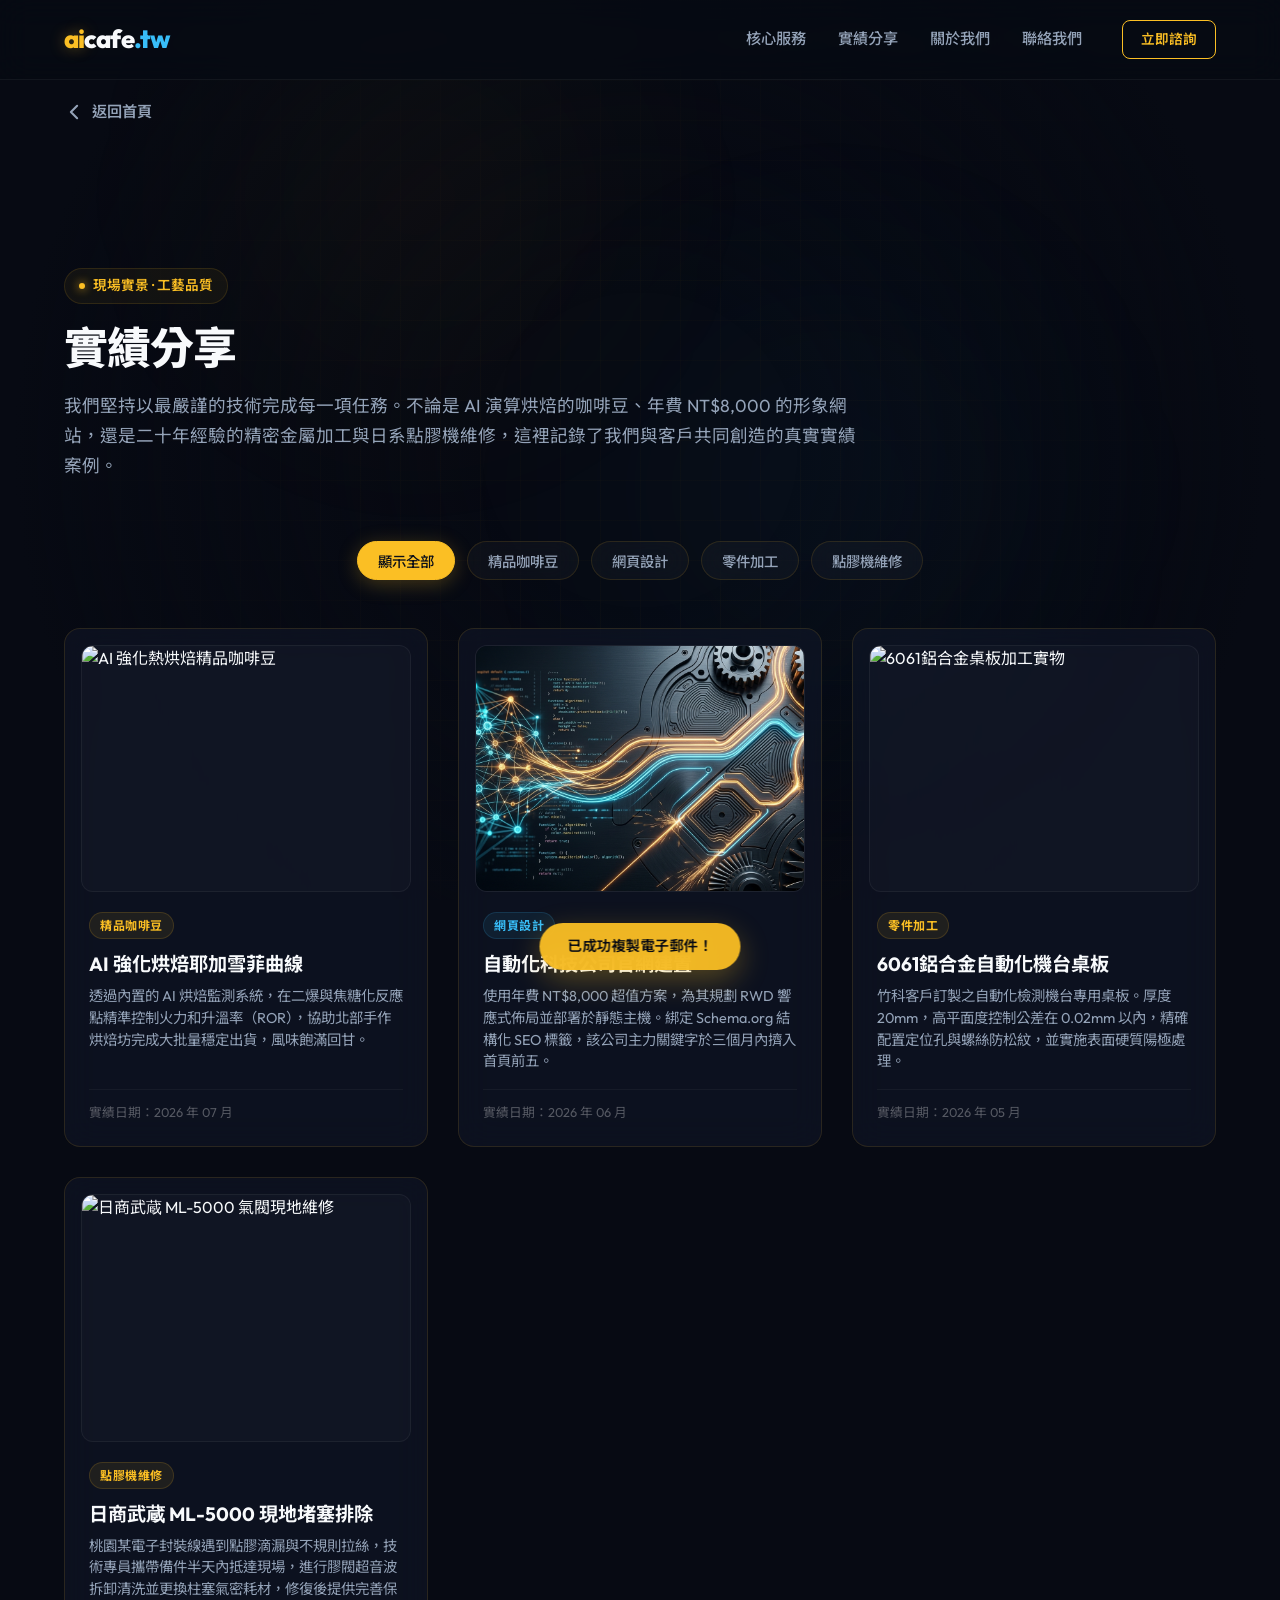
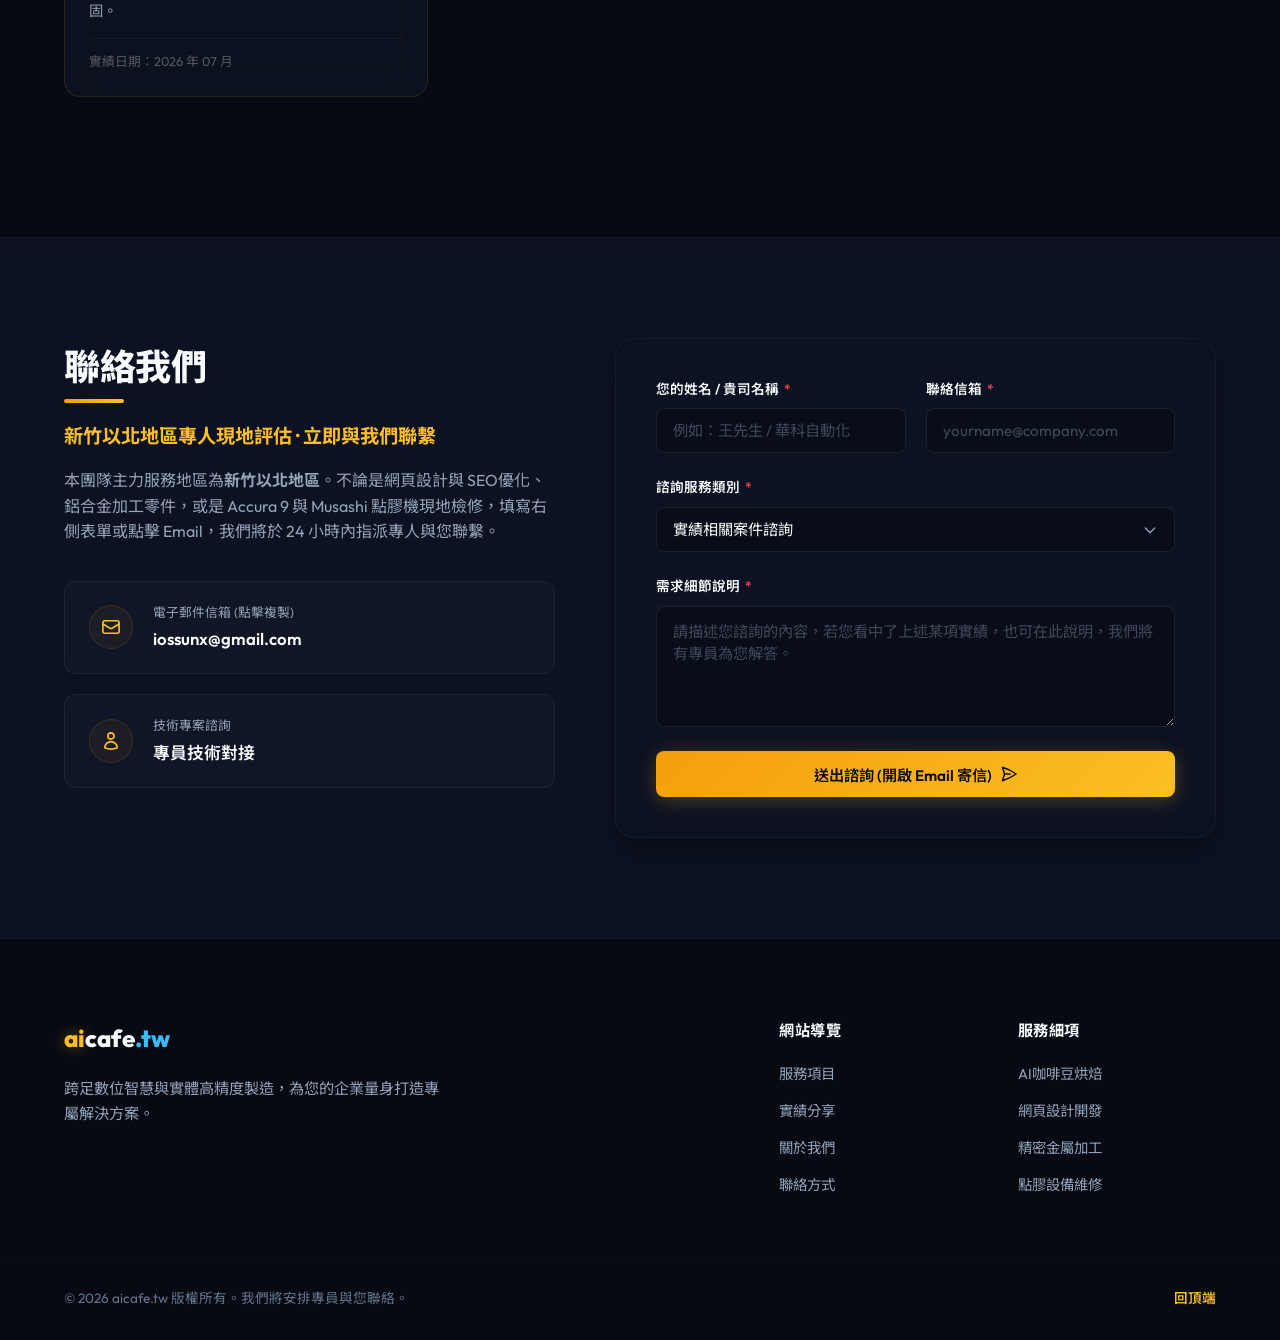
==== cases.html @ 917a6206 "Add files via upload" ====
<!DOCTYPE html>
<html lang="zh-TW">
<head>
    <meta charset="UTF-8">
    <meta name="viewport" content="width=device-width, initial-scale=1.0">
    <meta name="description" content="aicafe.tw 實績分享：展示我們在 AI 烘焙咖啡豆、客製化網頁設計、精密金屬零件加工及日系點膠機維修上的實際案例。我們堅持品質，提供新竹以北地區最專業的技術服務。">
    <meta name="keywords" content="aicafe.tw, 實績分享, 案例展示, AI咖啡豆, 網頁設計案例, CNC加工實績, 點膠機維修實績, 新竹以北">
    <meta name="author" content="aicafe.tw">
    
    <!-- Open Graph -->
    <meta property="og:type" content="article">
    <meta property="og:url" content="https://aicafe.tw/cases.html">
    <meta property="og:title" content="實績分享 - 案例與加工維修實景 | aicafe.tw">
    <meta property="og:description" content="用真實工藝證實品質。彙整精品咖啡豆烘焙、SEO網頁建置、金屬加工、IEI/Musashi點膠設備檢修實績。">
    <meta property="og:image" content="assets/hero_graphic.jpg">

    <title>實績分享 - 精品咖啡、網頁設計、零件加工與點膠機維修案例 | aicafe.tw</title>
    
    <!-- Fonts -->
    <link rel="preconnect" href="https://fonts.googleapis.com">
    <link rel="preconnect" href="https://fonts.gstatic.com" crossorigin>
    <link href="https://fonts.googleapis.com/css2?family=Noto+Sans+TC:wght@300;400;500;700;900&family=Outfit:wght@300;400;500;600;700;800&display=swap" rel="stylesheet">
    
    <!-- Stylesheet -->
    <link rel="stylesheet" href="style.css">
</head>
<body>

    <!-- Grid Background Effect -->
    <div class="grid-bg"></div>
    <div class="glow-effect glow-1"></div>
    <div class="glow-effect glow-2"></div>

    <!-- Header Navigation -->
    <header class="navbar scrolled" id="navbar">
        <div class="nav-container">
            <a href="index.html" class="nav-logo">
                <span class="logo-accent">ai</span>cafe<span class="logo-dot">.tw</span>
            </a>
            
            <nav class="nav-menu" id="navMenu">
                <a href="index.html#services" class="nav-link">核心服務</a>
                <a href="#" class="nav-link active">實績分享</a>
                <a href="index.html#about" class="nav-link">關於我們</a>
                <a href="index.html#contact" class="nav-link">聯絡我們</a>
                <a href="#contact" class="btn btn-sm btn-outline nav-cta">立即諮詢</a>
            </nav>
            
            <button class="menu-toggle" id="menuToggle" aria-label="切換選單">
                <span class="hamburger-bar"></span>
                <span class="hamburger-bar"></span>
                <span class="hamburger-bar"></span>
            </button>
        </div>
    </header>

    <main class="section-container">
        <!-- Back button -->
        <a href="index.html" class="btn-back">
            <svg viewBox="0 0 24 24" fill="none" stroke="currentColor" stroke-width="2.5">
                <path stroke-linecap="round" stroke-linejoin="round" d="M15.75 19.5L8.25 12l7.5-7.5" />
            </svg>
            返回首頁
        </a>

        <!-- Hero Title -->
        <div class="subpage-hero">
            <div class="hero-badge">
                <span class="badge-dot"></span> 現場實景 · 工藝品質
            </div>
            <h1 class="subpage-hero-title">實績分享</h1>
            <p class="subpage-hero-subtitle">
                我們堅持以最嚴謹的技術完成每一項任務。不論是 AI 演算烘焙的咖啡豆、年費 NT$8,000 的形象網站，還是二十年經驗的精密金屬加工與日系點膠機維修，這裡記錄了我們與客戶共同創造的真實實績案例。
            </p>
        </div>

        <!-- Portfolio Filters -->
        <div class="portfolio-filters">
            <button class="filter-btn active" data-filter="all">顯示全部</button>
            <button class="filter-btn" data-filter="coffee">精品咖啡豆</button>
            <button class="filter-btn btn-cyan" data-filter="web">網頁設計</button>
            <button class="filter-btn" data-filter="machining">零件加工</button>
            <button class="filter-btn" data-filter="dispenser">點膠機維修</button>
        </div>

        <!-- Cases Grid -->
        <div class="cases-grid" id="casesGrid">
            <!-- Case 1: Coffee -->
            <div class="case-card" data-category="coffee">
                <div class="case-image-wrapper">
                    <img src="assets/cases/case_coffee.jpg" alt="AI 強化熱烘焙精品咖啡豆" class="case-img">
                </div>
                <div class="case-info">
                    <span class="case-tag">精品咖啡豆</span>
                    <h3 class="case-title">AI 強化烘焙耶加雪菲曲線</h3>
                    <p class="case-desc">透過內置的 AI 烘焙監測系統，在二爆與焦糖化反應點精準控制火力和升溫率（ROR），協助北部手作烘焙坊完成大批量穩定出貨，風味飽滿回甘。</p>
                    <span class="case-date">實績日期：2026 年 07 月</span>
                </div>
            </div>

            <!-- Case 2: Web -->
            <div class="case-card" data-category="web">
                <div class="case-image-wrapper">
                    <img src="assets/hero_graphic.jpg" alt="形象官網建置案例" class="case-img">
                </div>
                <div class="case-info">
                    <span class="case-tag tag-cyan">網頁設計</span>
                    <h3 class="case-title">自動化科技公司官網建置</h3>
                    <p class="case-desc">使用年費 NT$8,000 超值方案，為其規劃 RWD 響應式佈局並部署於靜態主機。綁定 Schema.org 結構化 SEO 標籤，該公司主力關鍵字於三個月內擠入首頁前五。</p>
                    <span class="case-date">實績日期：2026 年 06 月</span>
                </div>
            </div>

            <!-- Case 3: Machining -->
            <div class="case-card" data-category="machining">
                <div class="case-image-wrapper">
                    <img src="assets/cases/case_machining.jpg" alt="6061鋁合金桌板加工實物" class="case-img">
                </div>
                <div class="case-info">
                    <span class="case-tag">零件加工</span>
                    <h3 class="case-title">6061鋁合金自動化機台桌板</h3>
                    <p class="case-desc">竹科客戶訂製之自動化檢測機台專用桌板。厚度 20mm，高平面度控制公差在 0.02mm 以內，精確配置定位孔與螺絲防松紋，並實施表面硬質陽極處理。</p>
                    <span class="case-date">實績日期：2026 年 05 月</span>
                </div>
            </div>

            <!-- Case 4: Dispenser -->
            <div class="case-card" data-category="dispenser">
                <div class="case-image-wrapper">
                    <img src="assets/cases/case_dispenser.jpg" alt="日商武蔵 ML-5000 氣閥現地維修" class="case-img">
                </div>
                <div class="case-info">
                    <span class="case-tag">點膠機維修</span>
                    <h3 class="case-title">日商武蔵 ML-5000 現地堵塞排除</h3>
                    <p class="case-desc">桃園某電子封裝線遇到點膠滴漏與不規則拉絲，技術專員攜帶備件半天內抵達現場，進行膠閥超音波拆卸清洗並更換柱塞氣密耗材，修復後提供完善保固。</p>
                    <span class="case-date">實績日期：2026 年 07 月</span>
                </div>
            </div>
        </div>
    </main>

    <!-- Contact Form Section -->
    <section class="contact-section" id="contact">
        <div class="section-container">
            <div class="contact-grid">
                <div class="contact-info-panel">
                    <h2 class="section-title">聯絡我們</h2>
                    <p class="contact-lead">新竹以北地區專人現地評估 · 立即與我們聯繫</p>
                    <p class="contact-text">
                        本團隊主力服務地區為<strong>新竹以北地區</strong>。不論是網頁設計與 SEO優化、鋁合金加工零件，或是 Accura 9 與 Musashi 點膠機現地檢修，填寫右側表單或點擊 Email，我們將於 24 小時內指派專人與您聯繫。
                    </p>
                    
                    <div class="contact-cards">
                        <div class="contact-card-item" id="btn-copy-email">
                            <div class="contact-card-icon">
                                <svg viewBox="0 0 24 24" fill="none" stroke="currentColor" stroke-width="2">
                                    <path stroke-linecap="round" stroke-linejoin="round" d="M21.75 6.75v10.5a2.25 2.25 0 01-2.25 2.25h-15a2.25 2.25 0 01-2.25-2.25V6.75m19.5 0A2.25 2.25 0 0019.5 4.5h-15a2.25 2.25 0 00-2.25 2.25m19.5 0v.243a2.25 2.25 0 01-1.07 1.916l-7.5 4.615a2.25 2.25 0 01-2.36 0L3.32 8.91a2.25 2.25 0 01-1.07-1.916V6.75" />
                                </svg>
                            </div>
                            <div class="contact-card-body">
                                <span class="contact-card-title">電子郵件信箱 (點擊複製)</span>
                                <span class="contact-card-value" id="email-text">iossunx@gmail.com</span>
                            </div>
                        </div>
                        
                        <div class="contact-card-item">
                            <div class="contact-card-icon">
                                <svg viewBox="0 0 24 24" fill="none" stroke="currentColor" stroke-width="2">
                                    <path stroke-linecap="round" stroke-linejoin="round" d="M15.75 6a3.75 3.75 0 11-7.5 0 3.75 3.75 0 017.5 0zM4.501 20.118a7.5 7.5 0 0114.998 0A17.933 17.933 0 0112 21.75c-2.676 0-5.216-.584-7.499-1.632z" />
                                </svg>
                            </div>
                            <div class="contact-card-body">
                                <span class="contact-card-title">技術專案諮詢</span>
                                <span class="contact-card-value">專員技術對接</span>
                            </div>
                        </div>
                    </div>
                </div>
                
                <div class="contact-form-panel">
                    <form id="contactForm" class="contact-form">
                        <div class="form-group-row">
                            <div class="form-group">
                                <label for="contactName">您的姓名 / 貴司名稱 <span class="required">*</span></label>
                                <input type="text" id="contactName" required placeholder="例如：王先生 / 華科自動化">
                            </div>
                            <div class="form-group">
                                <label for="contactEmail">聯絡信箱 <span class="required">*</span></label>
                                <input type="email" id="contactEmail" required placeholder="yourname@company.com">
                            </div>
                        </div>
                        
                        <div class="form-group">
                            <label for="contactService">諮詢服務類別 <span class="required">*</span></label>
                            <select id="contactService" required>
                                <option value="實績整合專案諮詢">實績相關案件諮詢</option>
                                <option value="AI強化烘焙精品咖啡豆">AI強化烘焙精品咖啡豆 (100%阿拉比卡豆)</option>
                                <option value="客製化網頁開發">客製化網頁開發 (SEO 形象官網 NT$8,000起)</option>
                                <option value="精密金屬與零件加工">精密金屬與零件加工 (CNC零件、6061鋁桌板)</option>
                                <option value="高精度點膠機維修">高精度點膠機維修 (IEI Accura、Musashi維修保固)</option>
                                <option value="其他整合專案諮詢">其他整合專案諮詢</option>
                            </select>
                        </div>
                        
                        <div class="form-group">
                            <label for="contactMessage">需求細節說明 <span class="required">*</span></label>
                            <textarea id="contactMessage" rows="5" required placeholder="請描述您諮詢的內容，若您看中了上述某項實績，也可在此說明，我們將有專員為您解答。"></textarea>
                        </div>
                        
                        <button type="submit" class="btn btn-primary btn-block" id="btn-submit-form">
                            <span class="btn-text">送出諮詢 (開啟 Email 寄信)</span>
                            <svg class="btn-icon" viewBox="0 0 24 24" fill="none" stroke="currentColor" stroke-width="2">
                                <path stroke-linecap="round" stroke-linejoin="round" d="M6 12L3.269 3.126A59.768 59.768 0 0121.485 12 59.77 59.77 0 013.27 20.876L5.999 12zm0 0h7.5" />
                            </svg>
                        </button>
                    </form>
                </div>
            </div>
        </div>
    </section>

    <!-- Footer -->
    <footer class="footer">
        <div class="footer-container">
            <div class="footer-brand">
                <a href="index.html" class="footer-logo">
                    <span class="logo-accent">ai</span>cafe<span class="logo-dot">.tw</span>
                </a>
                <p class="footer-tagline">跨足數位智慧與實體高精度製造，為您的企業量身打造專屬解決方案。</p>
            </div>
            
            <div class="footer-links">
                <div class="footer-links-col">
                    <span class="links-title">網站導覽</span>
                    <a href="index.html#services">服務項目</a>
                    <a href="cases.html">實績分享</a>
                    <a href="index.html#about">關於我們</a>
                    <a href="index.html#contact">聯絡方式</a>
                </div>
                <div class="footer-links-col">
                    <span class="links-title">服務細項</span>
                    <a href="coffee.html">AI咖啡豆烘焙</a>
                    <a href="web.html">網頁設計開發</a>
                    <a href="machining.html">精密金屬加工</a>
                    <a href="dispenser.html">點膠設備維修</a>
                </div>
            </div>
        </div>
        <div class="footer-bottom">
            <div class="footer-bottom-container">
                <p>&copy; 2026 aicafe.tw 版權所有。我們將安排專員與您聯絡。</p>
                <div class="footer-bottom-links">
                    <a href="#navbar" class="back-to-top">回頂端</a>
                </div>
            </div>
        </div>
    </footer>

    <!-- Custom Toast Notification -->
    <div class="toast-container" id="toastContainer">
        <div class="toast" id="toast">
            <span class="toast-message" id="toastMessage">已成功複製電子郵件！</span>
        </div>
    </div>

    <!-- Script -->
    <script src="script.js"></script>
    <!-- Dynamic Filtering JavaScript -->
    <script>
        document.addEventListener('DOMContentLoaded', () => {
            const filterButtons = document.querySelectorAll('.filter-btn');
            const caseCards = document.querySelectorAll('.case-card');

            filterButtons.forEach(button => {
                button.addEventListener('click', () => {
                    // Remove active class from all buttons
                    filterButtons.forEach(btn => btn.classList.remove('active'));
                    // Add active class to clicked button
                    button.classList.add('active');

                    const filterValue = button.getAttribute('data-filter');

                    caseCards.forEach(card => {
                        const cardCategory = card.getAttribute('data-category');
                        if (filterValue === 'all' || cardCategory === filterValue) {
                            card.style.display = 'flex';
                            card.style.opacity = '0';
                            setTimeout(() => {
                                card.style.opacity = '1';
                                card.style.transition = 'opacity 0.3s ease';
                            }, 50);
                        } else {
                            card.style.display = 'none';
                        }
                    });
                });
            });
        });
    </script>
</body>
</html>
---- style.css ----
/* ==========================================================================
   aicafe.tw - Design System & Stylesheet (Amber Tech Dark)
   ========================================================================== */

/* --------------------------------------------------------------------------
   1. Design Tokens (CSS Variables)
   -------------------------------------------------------------------------- */
:root {
    /* Color Palette */
    --color-bg-darkest: #070a13;
    --color-bg-darker: #0d1222;
    --color-bg-card: rgba(20, 27, 47, 0.45);
    --color-bg-card-hover: rgba(26, 36, 62, 0.65);
    --color-border: rgba(251, 191, 36, 0.12);
    --color-border-hover: rgba(251, 191, 36, 0.35);
    --color-border-cyan: rgba(56, 189, 248, 0.15);
    --color-border-cyan-hover: rgba(56, 189, 248, 0.4);
    
    /* Brand Accents */
    --color-primary: #fbbf24;      /* Amber 400 */
    --color-primary-glow: rgba(251, 191, 36, 0.15);
    --color-secondary: #38bdf8;    /* Sky/Cyan 400 */
    --color-secondary-glow: rgba(56, 189, 248, 0.15);
    
    /* Text Colors */
    --color-text-primary: #f8fafc;  /* Slate 50 */
    --color-text-secondary: #94a3b8;/* Slate 400 */
    --color-text-muted: #64748b;    /* Slate 500 */
    --color-text-active: #fbbf24;
    
    /* Gradients */
    --gradient-primary: linear-gradient(135deg, #f59e0b, #fbbf24);
    --gradient-text: linear-gradient(135deg, #f8fafc 30%, #fbbf24 100%);
    --gradient-tech: linear-gradient(135deg, #38bdf8 0%, #fbbf24 100%);
    --gradient-glow-1: radial-gradient(circle, rgba(251, 191, 36, 0.08) 0%, rgba(0,0,0,0) 70%);
    --gradient-glow-2: radial-gradient(circle, rgba(56, 189, 248, 0.08) 0%, rgba(0,0,0,0) 70%);
    
    /* Spacings */
    --nav-height: 80px;
    --container-max-width: 1200px;
    --transition-smooth: all 0.4s cubic-bezier(0.16, 1, 0.3, 1);
    --transition-fast: all 0.2s ease;
    
    /* Glassmorphism Defaults */
    --glass-blur: blur(16px);
    --glass-shadow: 0 8px 32px 0 rgba(0, 0, 0, 0.37);
}

/* --------------------------------------------------------------------------
   2. Reset & Global Styles
   -------------------------------------------------------------------------- */
* {
    margin: 0;
    padding: 0;
    box-sizing: border-box;
}

html {
    scroll-behavior: smooth;
    scroll-padding-top: calc(var(--nav-height) + 20px);
}

body {
    background-color: var(--color-bg-darkest);
    color: var(--color-text-primary);
    font-family: 'Outfit', 'Noto Sans TC', -apple-system, BlinkMacSystemFont, "Segoe UI", Roboto, Helvetica, Arial, sans-serif;
    line-height: 1.6;
    overflow-x: hidden;
    -webkit-font-smoothing: antialiased;
}

/* Custom Scrollbar */
::-webkit-scrollbar {
    width: 10px;
}

::-webkit-scrollbar-track {
    background: var(--color-bg-darkest);
}

::-webkit-scrollbar-thumb {
    background: var(--color-bg-card);
    border: 2px solid var(--color-bg-darkest);
    border-radius: 5px;
}

::-webkit-scrollbar-thumb:hover {
    background: var(--color-primary);
}

a {
    color: inherit;
    text-decoration: none;
    transition: var(--transition-fast);
}

img {
    max-width: 100%;
    height: auto;
    display: block;
}

input, select, textarea, button {
    font-family: inherit;
    font-size: inherit;
    color: inherit;
    background: none;
    border: none;
    outline: none;
}

ul {
    list-style: none;
}

/* --------------------------------------------------------------------------
   3. Background Visual Effects
   -------------------------------------------------------------------------- */
/* Grid Background Overlay */
.grid-bg {
    position: fixed;
    top: 0;
    left: 0;
    width: 100vw;
    height: 100vh;
    background-image: 
        linear-gradient(rgba(251, 191, 36, 0.02) 1px, transparent 1px),
        linear-gradient(90deg, rgba(251, 191, 36, 0.02) 1px, transparent 1px);
    background-size: 40px 40px;
    z-index: -3;
    pointer-events: none;
}

.grid-bg::after {
    content: '';
    position: absolute;
    top: 0;
    left: 0;
    right: 0;
    bottom: 0;
    background: radial-gradient(circle at 50% 50%, transparent 20%, var(--color-bg-darkest) 80%);
}

/* Blurred Ambient Glows */
.glow-effect {
    position: fixed;
    border-radius: 50%;
    z-index: -2;
    filter: blur(120px);
    pointer-events: none;
    opacity: 0.7;
    animation: drift 25s infinite alternate ease-in-out;
}

.glow-1 {
    top: -10%;
    left: 10%;
    width: 45vw;
    height: 45vw;
    background: var(--gradient-glow-1);
}

.glow-2 {
    bottom: 10%;
    right: 10%;
    width: 50vw;
    height: 50vw;
    background: var(--gradient-glow-2);
    animation-delay: -5s;
}

@keyframes drift {
    0% { transform: translate(0, 0) scale(1); }
    100% { transform: translate(5%, 8%) scale(1.1); }
}

/* --------------------------------------------------------------------------
   4. Typography & Common Elements
   -------------------------------------------------------------------------- */
.text-gradient {
    background: var(--gradient-text);
    -webkit-background-clip: text;
    -webkit-text-fill-color: transparent;
    display: inline-block;
}

.section-container {
    width: 100%;
    max-width: var(--container-max-width);
    margin: 0 auto;
    padding: 100px 24px;
}

.section-header {
    text-align: center;
    margin-bottom: 60px;
}

.section-title {
    font-size: 2.25rem;
    font-weight: 800;
    margin-bottom: 16px;
    letter-spacing: -0.5px;
    position: relative;
    display: inline-block;
}

.section-title::after {
    content: '';
    position: absolute;
    bottom: -8px;
    left: 50%;
    transform: translateX(-50%);
    width: 60px;
    height: 4px;
    background: var(--gradient-primary);
    border-radius: 2px;
}

.section-subtitle {
    font-size: 1.1rem;
    color: var(--color-text-secondary);
    max-width: 600px;
    margin: 0 auto;
}

/* Buttons */
.btn {
    display: inline-flex;
    align-items: center;
    justify-content: center;
    padding: 12px 28px;
    border-radius: 8px;
    font-weight: 600;
    font-size: 0.95rem;
    cursor: pointer;
    transition: var(--transition-smooth);
    gap: 8px;
    position: relative;
    overflow: hidden;
}

.btn-sm {
    padding: 8px 18px;
    font-size: 0.85rem;
}

.btn-primary {
    background: var(--gradient-primary);
    color: var(--color-bg-darkest);
    box-shadow: 0 4px 20px rgba(251, 191, 36, 0.25);
}

.btn-primary:hover {
    transform: translateY(-2px);
    box-shadow: 0 6px 24px rgba(251, 191, 36, 0.4);
}

.btn-secondary {
    background: rgba(255, 255, 255, 0.05);
    color: var(--color-text-primary);
    border: 1px solid rgba(255, 255, 255, 0.1);
    backdrop-filter: var(--glass-blur);
}

.btn-secondary:hover {
    background: rgba(255, 255, 255, 0.1);
    border-color: rgba(255, 255, 255, 0.25);
    transform: translateY(-2px);
}

.btn-outline {
    border: 1px solid var(--color-primary);
    color: var(--color-primary);
    background: transparent;
}

.btn-outline:hover {
    background: var(--color-primary);
    color: var(--color-bg-darkest);
    box-shadow: 0 0 15px var(--color-primary-glow);
}

.btn-block {
    display: flex;
    width: 100%;
}

.required {
    color: #ef4444;
    margin-left: 2px;
}

/* --------------------------------------------------------------------------
   5. Header & Navigation
   -------------------------------------------------------------------------- */
.navbar {
    position: fixed;
    top: 0;
    left: 0;
    width: 100%;
    height: var(--nav-height);
    background-color: rgba(7, 10, 19, 0.7);
    backdrop-filter: var(--glass-blur);
    border-bottom: 1px solid rgba(255, 255, 255, 0.05);
    z-index: 100;
    transition: var(--transition-smooth);
}

.navbar.scrolled {
    height: 70px;
    background-color: rgba(7, 10, 19, 0.85);
    box-shadow: 0 4px 30px rgba(0, 0, 0, 0.3);
}

.nav-container {
    max-width: var(--container-max-width);
    height: 100%;
    margin: 0 auto;
    padding: 0 24px;
    display: flex;
    align-items: center;
    justify-content: space-between;
}

.nav-logo {
    font-size: 1.6rem;
    font-weight: 800;
    letter-spacing: -1px;
    display: flex;
    align-items: center;
}

.logo-accent {
    color: var(--color-primary);
    text-shadow: 0 0 15px rgba(251, 191, 36, 0.4);
}

.logo-dot {
    color: var(--color-secondary);
}

.nav-menu {
    display: flex;
    align-items: center;
    gap: 32px;
}

.nav-link {
    font-weight: 500;
    font-size: 0.95rem;
    color: var(--color-text-secondary);
    position: relative;
    padding: 8px 0;
}

.nav-link:hover, .nav-link.active {
    color: var(--color-text-primary);
}

.nav-link::after {
    content: '';
    position: absolute;
    bottom: 0;
    left: 0;
    width: 0;
    height: 2px;
    background: var(--gradient-primary);
    transition: var(--transition-fast);
}

.nav-link:hover::after, .nav-link.active::after {
    width: 100%;
}

.nav-cta {
    margin-left: 8px;
}

/* Hamburger Menu Toggle */
.menu-toggle {
    display: none;
    flex-direction: column;
    justify-content: space-between;
    width: 24px;
    height: 18px;
    cursor: pointer;
}

.hamburger-bar {
    width: 100%;
    height: 2px;
    background-color: var(--color-text-primary);
    border-radius: 2px;
    transition: var(--transition-fast);
}

/* Mobile Responsive Navigation */
@media (max-width: 768px) {
    .menu-toggle {
        display: flex;
    }
    
    .nav-menu {
        position: fixed;
        top: var(--nav-height);
        left: 0;
        width: 100%;
        height: 0;
        background: rgba(7, 10, 19, 0.96);
        backdrop-filter: var(--glass-blur);
        flex-direction: column;
        justify-content: flex-start;
        padding: 0;
        gap: 0;
        overflow: hidden;
        transition: var(--transition-smooth);
        border-bottom: 0 solid rgba(255, 255, 255, 0.05);
    }
    
    .nav-menu.open {
        height: calc(100vh - var(--nav-height));
        padding: 40px 24px;
        gap: 24px;
        border-bottom: 1px solid rgba(255, 255, 255, 0.05);
    }
    
    .nav-link {
        font-size: 1.15rem;
        width: 100%;
        text-align: center;
        padding: 12px 0;
    }
    
    .nav-cta {
        margin-left: 0;
        width: 100%;
        margin-top: 16px;
    }
    
    /* Toggle animations */
    .menu-toggle.open .hamburger-bar:nth-child(1) {
        transform: translateY(8px) rotate(45deg);
    }
    
    .menu-toggle.open .hamburger-bar:nth-child(2) {
        opacity: 0;
    }
    
    .menu-toggle.open .hamburger-bar:nth-child(3) {
        transform: translateY(-8px) rotate(-45deg);
    }
}

/* --------------------------------------------------------------------------
   6. Hero Section
   -------------------------------------------------------------------------- */
.hero-section {
    position: relative;
    padding-top: calc(var(--nav-height) + 60px);
    padding-bottom: 100px;
    min-height: 90vh;
    display: flex;
    align-items: center;
}

.hero-container {
    max-width: var(--container-max-width);
    margin: 0 auto;
    padding: 0 24px;
    display: grid;
    grid-template-columns: 1.1fr 0.9fr;
    gap: 48px;
    align-items: center;
}

.hero-content {
    display: flex;
    flex-direction: column;
    align-items: flex-start;
}

.hero-badge {
    background: rgba(251, 191, 36, 0.05);
    border: 1px solid var(--color-border);
    padding: 6px 14px;
    border-radius: 100px;
    font-size: 0.85rem;
    font-weight: 600;
    color: var(--color-primary);
    display: inline-flex;
    align-items: center;
    gap: 8px;
    margin-bottom: 24px;
}

.badge-dot {
    width: 6px;
    height: 6px;
    background: var(--color-primary);
    border-radius: 50%;
    box-shadow: 0 0 10px var(--color-primary);
    display: inline-block;
}

.hero-title {
    font-size: 3.25rem;
    font-weight: 800;
    line-height: 1.25;
    margin-bottom: 20px;
    letter-spacing: -1.5px;
}

.hero-subtitle {
    font-size: 1.15rem;
    color: var(--color-text-secondary);
    margin-bottom: 36px;
    line-height: 1.7;
    max-width: 550px;
}

.hero-actions {
    display: flex;
    gap: 16px;
    flex-wrap: wrap;
}

/* Hero Visual */
.hero-visual {
    position: relative;
    display: flex;
    justify-content: center;
    align-items: center;
}

.visual-wrapper {
    position: relative;
    border-radius: 16px;
    overflow: hidden;
    border: 1px solid rgba(255, 255, 255, 0.07);
    box-shadow: 0 20px 40px rgba(0, 0, 0, 0.4);
    transition: var(--transition-smooth);
}

.visual-wrapper::after {
    content: '';
    position: absolute;
    top: 0;
    left: 0;
    width: 100%;
    height: 100%;
    background: linear-gradient(to bottom, transparent 60%, rgba(7, 10, 19, 0.6) 100%);
    pointer-events: none;
}

.hero-img {
    transition: var(--transition-smooth);
    width: 100%;
    display: block;
}

.visual-wrapper:hover {
    transform: translateY(-5px) scale(1.01);
    border-color: var(--color-border-hover);
    box-shadow: 0 25px 50px rgba(251, 191, 36, 0.1);
}

.visual-wrapper:hover .hero-img {
    transform: scale(1.04);
}

.visual-glow {
    position: absolute;
    top: 50%;
    left: 50%;
    transform: translate(-50%, -50%);
    width: 100%;
    height: 100%;
    background: radial-gradient(circle, rgba(251, 191, 36, 0.12) 0%, transparent 60%);
    z-index: -1;
    pointer-events: none;
}

@media (max-width: 992px) {
    .hero-container {
        grid-template-columns: 1fr;
        text-align: center;
        gap: 60px;
    }
    
    .hero-content {
        align-items: center;
    }
    
    .hero-title {
        font-size: 2.75rem;
    }
    
    .hero-subtitle {
        margin: 0 auto 36px;
    }
    
    .hero-actions {
        justify-content: center;
    }
    
    .hero-visual {
        max-width: 600px;
        margin: 0 auto;
    }
}

/* --------------------------------------------------------------------------
   7. Services Section
   -------------------------------------------------------------------------- */
.services-section {
    background-color: var(--color-bg-darker);
    border-top: 1px solid rgba(255, 255, 255, 0.02);
    border-bottom: 1px solid rgba(255, 255, 255, 0.02);
}

.services-grid {
    display: grid;
    grid-template-columns: repeat(2, 1fr);
    gap: 30px;
}

@media (min-width: 993px) {
    .services-grid {
        grid-template-columns: repeat(4, 1fr);
    }
}

/* Service Card Styles */
.service-card {
    background: var(--color-bg-card);
    border: 1px solid var(--color-border);
    border-radius: 16px;
    padding: 36px 30px;
    position: relative;
    overflow: hidden;
    backdrop-filter: var(--glass-blur);
    transition: var(--transition-smooth);
    display: flex;
    flex-direction: column;
    align-items: flex-start;
}

.service-card:hover {
    transform: translateY(-5px);
    background: var(--color-bg-card-hover);
    box-shadow: var(--glass-shadow);
}

/* Alternate colors: Service 2 (Web) is Cyan; Services 1 (Coffee), 3 (Machining), 4 (Dispenser) are Amber */
.service-card:nth-child(2) .service-icon-wrapper {
    background: rgba(56, 189, 248, 0.06);
    color: var(--color-secondary);
}

.service-card:nth-child(2) {
    border-color: var(--color-border-cyan);
}

.service-card:nth-child(2):hover {
    border-color: var(--color-border-cyan-hover);
    box-shadow: 0 10px 30px rgba(56, 189, 248, 0.08);
}

/* Amber Services */
.service-card:nth-child(1) .service-icon-wrapper,
.service-card:nth-child(3) .service-icon-wrapper,
.service-card:nth-child(4) .service-icon-wrapper {
    background: rgba(251, 191, 36, 0.06);
    color: var(--color-primary);
}

.service-card:nth-child(1),
.service-card:nth-child(3),
.service-card:nth-child(4) {
    border-color: var(--color-border);
}

.service-card:nth-child(1):hover,
.service-card:nth-child(3):hover,
.service-card:nth-child(4):hover {
    border-color: var(--color-border-hover);
    box-shadow: 0 10px 30px rgba(251, 191, 36, 0.08);
}

.card-glow {
    position: absolute;
    top: 0;
    left: 0;
    right: 0;
    bottom: 0;
    background: radial-gradient(circle at var(--mouse-x, 50%) var(--mouse-y, 0%), rgba(255, 255, 255, 0.03) 0%, transparent 50%);
    z-index: 1;
    pointer-events: none;
}

.service-icon-wrapper {
    width: 54px;
    height: 54px;
    border-radius: 12px;
    display: flex;
    align-items: center;
    justify-content: center;
    margin-bottom: 24px;
    border: 1px solid rgba(255, 255, 255, 0.05);
}

.service-icon {
    width: 26px;
    height: 26px;
}

.service-card .service-title {
    font-size: 1.35rem;
    font-weight: 700;
    margin-bottom: 12px;
    letter-spacing: -0.3px;
}

.service-card .service-desc {
    font-size: 0.95rem;
    color: var(--color-text-secondary);
    margin-bottom: 20px;
    line-height: 1.6;
}

/* Toggle Accordion Content */
.service-details {
    max-height: 0;
    overflow: hidden;
    opacity: 0;
    width: 100%;
    transition: max-height 0.5s cubic-bezier(0, 1, 0, 1), opacity 0.3s ease;
}

.service-card.active .service-details {
    max-height: 1000px; /* high enough limit */
    opacity: 1;
    margin-bottom: 20px;
    transition: max-height 0.8s cubic-bezier(0.16, 1, 0.3, 1), opacity 0.5s ease 0.1s;
}

.detail-list {
    border-top: 1px solid rgba(255, 255, 255, 0.05);
    padding-top: 20px;
}

.detail-list li {
    font-size: 0.9rem;
    color: var(--color-text-secondary);
    margin-bottom: 12px;
    position: relative;
    padding-left: 18px;
    line-height: 1.5;
}

.detail-list li::before {
    content: '';
    position: absolute;
    left: 4px;
    top: 8px;
    width: 5px;
    height: 5px;
    border-radius: 50%;
    background-color: var(--color-primary);
}

.service-card:nth-child(1) .detail-list li::before,
.service-card:nth-child(2) .detail-list li::before,
.service-card:nth-child(3) .detail-list li::before {
    background-color: var(--color-secondary);
}

.detail-list li strong {
    color: var(--color-text-primary);
    font-weight: 600;
}

/* Toggle Button */
.btn-card-toggle {
    margin-top: auto;
    font-size: 0.85rem;
    font-weight: 600;
    color: var(--color-primary);
    display: inline-flex;
    align-items: center;
    gap: 4px;
    cursor: pointer;
    z-index: 2;
    padding: 4px 0;
}

.service-card:nth-child(2) .btn-card-toggle {
    color: var(--color-secondary);
}

.chevron-icon {
    width: 16px;
    height: 16px;
    transition: transform 0.3s ease;
}

.service-card.active .chevron-icon {
    transform: rotate(180deg);
}

/* Card Active Glows */
.service-card.active {
    background: rgba(20, 27, 47, 0.7);
}

.service-card.active:nth-child(2) {
    border-color: var(--color-secondary);
    box-shadow: 0 10px 40px rgba(56, 189, 248, 0.15);
}

.service-card.active:nth-child(1),
.service-card.active:nth-child(3),
.service-card.active:nth-child(4) {
    border-color: var(--color-primary);
    box-shadow: 0 10px 40px rgba(251, 191, 36, 0.15);
}

@media (max-width: 992px) {
    .services-grid {
        grid-template-columns: repeat(2, 1fr);
    }
    
    /* Remove column spans on tablet */
    .services-grid > * {
        grid-column: span 1 !important;
        margin-left: 0 !important;
        width: 100% !important;
    }
}

@media (max-width: 600px) {
    .services-grid {
        grid-template-columns: 1fr;
    }
}

/* --------------------------------------------------------------------------
   8. About Us Section
   -------------------------------------------------------------------------- */
.about-grid {
    display: grid;
    grid-template-columns: 1.1fr 0.9fr;
    gap: 60px;
    align-items: center;
}

.about-content {
    display: flex;
    flex-direction: column;
    align-items: flex-start;
}

.about-content .section-title::after {
    left: 0;
    transform: none;
}

.about-lead {
    font-size: 1.25rem;
    font-weight: 700;
    color: var(--color-primary);
    margin-top: 10px;
    margin-bottom: 20px;
}

.about-text {
    color: var(--color-text-secondary);
    margin-bottom: 18px;
    font-size: 1rem;
}

.features-row {
    display: flex;
    gap: 30px;
    margin-top: 24px;
    width: 100%;
    flex-wrap: wrap;
}

.feature-item {
    flex: 1;
    min-width: 120px;
}

.feature-number {
    font-size: 2.25rem;
    font-weight: 800;
    background: var(--gradient-tech);
    -webkit-background-clip: text;
    -webkit-text-fill-color: transparent;
    margin-bottom: 4px;
}

.feature-label {
    font-size: 0.85rem;
    color: var(--color-text-secondary);
    font-weight: 500;
}

/* Vision Card */
.about-vision-card {
    background: linear-gradient(135deg, rgba(251, 191, 36, 0.03) 0%, rgba(56, 189, 248, 0.03) 100%);
    border: 1px solid rgba(255, 255, 255, 0.05);
    border-radius: 20px;
    padding: 40px;
    position: relative;
    box-shadow: 0 15px 35px rgba(0,0,0,0.2);
}

.about-vision-card::before {
    content: '';
    position: absolute;
    top: 0;
    left: 0;
    width: 100%;
    height: 100%;
    background: var(--gradient-tech);
    opacity: 0.05;
    filter: blur(10px);
    z-index: -1;
}

.vision-icon {
    width: 50px;
    height: 50px;
    color: var(--color-primary);
    margin-bottom: 24px;
}

.about-vision-card h3 {
    font-size: 1.4rem;
    font-weight: 700;
    margin-bottom: 16px;
}

.about-vision-card p {
    color: var(--color-text-secondary);
    font-size: 0.95rem;
    line-height: 1.7;
}

@media (max-width: 992px) {
    .about-grid {
        grid-template-columns: 1fr;
        gap: 48px;
    }
}

/* --------------------------------------------------------------------------
   9. Contact Section
   -------------------------------------------------------------------------- */
.contact-section {
    background-color: var(--color-bg-darker);
    border-top: 1px solid rgba(255, 255, 255, 0.02);
}

.contact-grid {
    display: grid;
    grid-template-columns: 0.9fr 1.1fr;
    gap: 60px;
    align-items: start;
}

.contact-info-panel {
    display: flex;
    flex-direction: column;
}

.contact-info-panel .section-title::after {
    left: 0;
    transform: none;
}

.contact-lead {
    font-size: 1.2rem;
    font-weight: 700;
    color: var(--color-primary);
    margin-top: 10px;
    margin-bottom: 16px;
}

.contact-text {
    color: var(--color-text-secondary);
    margin-bottom: 36px;
}

/* Contact Cards */
.contact-cards {
    display: flex;
    flex-direction: column;
    gap: 20px;
}

.contact-card-item {
    background: rgba(255, 255, 255, 0.02);
    border: 1px solid rgba(255, 255, 255, 0.05);
    border-radius: 12px;
    padding: 20px 24px;
    display: flex;
    align-items: center;
    gap: 20px;
    transition: var(--transition-smooth);
}

#btn-copy-email {
    cursor: pointer;
}

#btn-copy-email:hover {
    background: rgba(251, 191, 36, 0.04);
    border-color: rgba(251, 191, 36, 0.3);
    transform: translateX(4px);
}

.contact-card-icon {
    width: 44px;
    height: 44px;
    border-radius: 50%;
    background: rgba(251, 191, 36, 0.05);
    color: var(--color-primary);
    display: flex;
    align-items: center;
    justify-content: center;
    flex-shrink: 0;
    border: 1px solid rgba(251, 191, 36, 0.1);
}

.contact-card-icon svg {
    width: 20px;
    height: 20px;
}

.contact-card-body {
    display: flex;
    flex-direction: column;
}

.contact-card-title {
    font-size: 0.8rem;
    color: var(--color-text-secondary);
    margin-bottom: 4px;
}

.contact-card-value {
    font-size: 1.05rem;
    font-weight: 600;
}

/* Contact Form Panel */
.contact-form-panel {
    background: rgba(13, 18, 34, 0.5);
    border: 1px solid rgba(255, 255, 255, 0.04);
    border-radius: 20px;
    padding: 40px;
    backdrop-filter: var(--glass-blur);
    box-shadow: 0 15px 35px rgba(0, 0, 0, 0.3);
}

.contact-form {
    display: flex;
    flex-direction: column;
    gap: 24px;
}

.form-group-row {
    display: grid;
    grid-template-columns: 1fr 1fr;
    gap: 20px;
}

.form-group {
    display: flex;
    flex-direction: column;
    gap: 8px;
    text-align: left;
}

.form-group label {
    font-size: 0.85rem;
    font-weight: 600;
    color: var(--color-text-primary);
}

.form-group input,
.form-group select,
.form-group textarea {
    background: rgba(7, 10, 19, 0.5);
    border: 1px solid rgba(255, 255, 255, 0.08);
    border-radius: 8px;
    padding: 12px 16px;
    color: var(--color-text-primary);
    font-size: 0.95rem;
    transition: var(--transition-fast);
    width: 100%;
}

.form-group select {
    appearance: none;
    background-image: url("data:image/svg+xml,%3Csvg xmlns='http://www.w3.org/2000/svg' fill='none' viewBox='0 0 24 24' stroke='%2394a3b8'%3E%3Cpath stroke-linecap='round' stroke-linejoin='round' stroke-width='2' d='M19 9l-7 7-7-7'/%3E%3C/svg%3E");
    background-repeat: no-repeat;
    background-position: right 16px center;
    background-size: 16px;
    padding-right: 40px;
    cursor: pointer;
}

.form-group select option {
    background-color: var(--color-bg-darker);
    color: var(--color-text-primary);
}

.form-group input::placeholder,
.form-group textarea::placeholder {
    color: rgba(148, 163, 184, 0.4);
}

.form-group input:focus,
.form-group select:focus,
.form-group textarea:focus {
    border-color: var(--color-primary);
    background-color: rgba(7, 10, 19, 0.8);
    box-shadow: 0 0 0 3px rgba(251, 191, 36, 0.1);
}

.btn-icon {
    width: 18px;
    height: 18px;
}

@media (max-width: 992px) {
    .contact-grid {
        grid-template-columns: 1fr;
        gap: 48px;
    }
}

@media (max-width: 600px) {
    .form-group-row {
        grid-template-columns: 1fr;
    }
    
    .contact-form-panel {
        padding: 24px;
    }
}

/* --------------------------------------------------------------------------
   10. Footer Section
   -------------------------------------------------------------------------- */
.footer {
    background-color: var(--color-bg-darkest);
    border-top: 1px solid rgba(255, 255, 255, 0.05);
    padding-top: 80px;
}

.footer-container {
    max-width: var(--container-max-width);
    margin: 0 auto;
    padding: 0 24px 60px;
    display: grid;
    grid-template-columns: 1.5fr 1fr;
    gap: 60px;
}

.footer-brand {
    display: flex;
    flex-direction: column;
    align-items: flex-start;
}

.footer-logo {
    font-size: 1.5rem;
    font-weight: 800;
    margin-bottom: 20px;
}

.footer-tagline {
    color: var(--color-text-secondary);
    max-width: 380px;
    font-size: 0.95rem;
    line-height: 1.6;
}

.footer-links {
    display: grid;
    grid-template-columns: 1fr 1fr;
    gap: 40px;
}

.footer-links-col {
    display: flex;
    flex-direction: column;
    gap: 14px;
}

.links-title {
    font-weight: 700;
    font-size: 0.95rem;
    letter-spacing: 0.5px;
    color: var(--color-text-primary);
    margin-bottom: 6px;
}

.footer-links-col a {
    font-size: 0.9rem;
    color: var(--color-text-secondary);
}

.footer-links-col a:hover {
    color: var(--color-primary);
}

/* Footer Bottom */
.footer-bottom {
    border-top: 1px solid rgba(255, 255, 255, 0.02);
    padding: 30px 0;
}

.footer-bottom-container {
    max-width: var(--container-max-width);
    margin: 0 auto;
    padding: 0 24px;
    display: flex;
    justify-content: space-between;
    align-items: center;
    flex-wrap: wrap;
    gap: 20px;
    font-size: 0.85rem;
    color: var(--color-text-muted);
}

.footer-bottom-links {
    display: flex;
    gap: 24px;
}

.back-to-top {
    font-weight: 600;
    color: var(--color-primary);
}

.back-to-top:hover {
    color: var(--color-text-primary);
}

@media (max-width: 768px) {
    .footer-container {
        grid-template-columns: 1fr;
        gap: 48px;
    }
    
    .footer-bottom-container {
        flex-direction: column;
        text-align: center;
    }
}

/* --------------------------------------------------------------------------
   11. Custom Toast Notification
   -------------------------------------------------------------------------- */
.toast-container {
    position: fixed;
    bottom: 30px;
    left: 50%;
    transform: translateX(-50%) translateY(100px);
    z-index: 1000;
    transition: transform 0.4s cubic-bezier(0.175, 0.885, 0.32, 1.275);
    pointer-events: none;
}

.toast-container.show {
    transform: translateX(-50%) translateY(0);
}

.toast {
    background: rgba(251, 191, 36, 0.95);
    color: #070a13;
    padding: 12px 28px;
    border-radius: 100px;
    box-shadow: 0 10px 30px rgba(251, 191, 36, 0.3);
    backdrop-filter: var(--glass-blur);
    font-weight: 600;
    font-size: 0.9rem;
    letter-spacing: 0.5px;
    display: flex;
    align-items: center;
    justify-content: center;
}

/* --------------------------------------------------------------------------
   12. Standard Micro-Animations
   -------------------------------------------------------------------------- */
.animate-fade-in {
    opacity: 0;
    animation: fadeIn 0.8s forwards ease;
}

.animate-slide-up {
    opacity: 0;
    transform: translateY(30px);
    animation: slideUp 0.8s forwards cubic-bezier(0.16, 1, 0.3, 1);
}

.animate-slide-up-delay {
    opacity: 0;
    transform: translateY(30px);
    animation: slideUp 0.8s forwards cubic-bezier(0.16, 1, 0.3, 1);
    animation-delay: 0.15s;
}

.animate-slide-up-delay-more {
    opacity: 0;
    transform: translateY(30px);
    animation: slideUp 0.8s forwards cubic-bezier(0.16, 1, 0.3, 1);
    animation-delay: 0.3s;
}

.animate-fade-in-right {
    opacity: 0;
    transform: translateX(40px);
    animation: fadeInRight 1s forwards cubic-bezier(0.16, 1, 0.3, 1);
    animation-delay: 0.2s;
}

@keyframes fadeIn {
    to { opacity: 1; }
}

@keyframes slideUp {
    to {
        opacity: 1;
        transform: translateY(0);
    }
}

@keyframes fadeInRight {
    to {
        opacity: 1;
        transform: translateX(0);
    }
}

/* ==========================================================================
   13. Subpages Specific Styling
   ========================================================================== */
.btn-service-link {
    display: inline-flex;
    align-items: center;
    margin-top: 15px;
    font-weight: 700;
    font-size: 0.9rem;
    color: var(--color-primary);
    text-shadow: 0 0 8px rgba(251, 191, 36, 0.2);
    transition: var(--transition-fast);
}

.service-card:nth-child(2) .btn-service-link {
    color: var(--color-secondary);
    text-shadow: 0 0 8px rgba(56, 189, 248, 0.2);
}

.btn-service-link:hover {
    transform: translateX(4px);
}

.btn-back {
    display: inline-flex;
    align-items: center;
    gap: 8px;
    color: var(--color-text-secondary);
    font-size: 0.95rem;
    font-weight: 600;
    margin-bottom: 24px;
    transition: var(--transition-fast);
}

.btn-back:hover {
    color: var(--color-primary);
    transform: translateX(-4px);
}

.btn-back svg {
    width: 20px;
    height: 20px;
}

/* Subpage Hero */
.subpage-hero {
    position: relative;
    padding-top: calc(var(--nav-height) + 40px);
    padding-bottom: 60px;
    text-align: left;
}

.subpage-hero .hero-badge {
    margin-bottom: 16px;
}

.subpage-hero-title {
    font-size: 2.75rem;
    font-weight: 800;
    line-height: 1.25;
    margin-bottom: 16px;
    letter-spacing: -1px;
}

.subpage-hero-subtitle {
    font-size: 1.1rem;
    color: var(--color-text-secondary);
    max-width: 800px;
    line-height: 1.7;
}

/* Two Column Layout */
.subpage-grid {
    display: grid;
    grid-template-columns: 1.2fr 0.8fr;
    gap: 48px;
    align-items: start;
}

.subpage-main {
    display: flex;
    flex-direction: column;
    gap: 40px;
}

.subpage-sidebar {
    position: sticky;
    top: calc(var(--nav-height) + 40px);
    display: flex;
    flex-direction: column;
    gap: 30px;
}

.sidebar-card {
    background: rgba(20, 27, 47, 0.4);
    border: 1px solid rgba(255, 255, 255, 0.05);
    border-radius: 16px;
    padding: 30px;
    backdrop-filter: var(--glass-blur);
    box-shadow: 0 10px 30px rgba(0, 0, 0, 0.2);
}

.sidebar-card h3 {
    font-size: 1.2rem;
    font-weight: 700;
    margin-bottom: 20px;
    position: relative;
    padding-left: 12px;
}

.sidebar-card h3::before {
    content: '';
    position: absolute;
    left: 0;
    top: 3px;
    width: 4px;
    height: 16px;
    background: var(--gradient-primary);
    border-radius: 2px;
}

.sidebar-list {
    display: flex;
    flex-direction: column;
    gap: 16px;
}

.sidebar-list li {
    font-size: 0.9rem;
    color: var(--color-text-secondary);
    line-height: 1.5;
}

.sidebar-list li strong {
    color: var(--color-text-primary);
    display: block;
    margin-bottom: 2px;
}

/* Detail Section Block */
.detail-block {
    background: rgba(255, 255, 255, 0.01);
    border: 1px solid rgba(255, 255, 255, 0.03);
    border-radius: 16px;
    padding: 40px;
}

.detail-block-title {
    font-size: 1.4rem;
    font-weight: 700;
    margin-bottom: 24px;
    color: var(--color-text-primary);
    border-bottom: 1px solid rgba(255, 255, 255, 0.05);
    padding-bottom: 12px;
}

.subpage-desc-text {
    color: var(--color-text-secondary);
    font-size: 1rem;
    line-height: 1.8;
    margin-bottom: 24px;
}

/* Sub-features Grid */
.sub-features-grid {
    display: grid;
    grid-template-columns: 1fr 1fr;
    gap: 24px;
    margin-top: 10px;
}

.sub-feature-card {
    background: rgba(255, 255, 255, 0.02);
    border: 1px solid rgba(255, 255, 255, 0.05);
    border-radius: 12px;
    padding: 24px;
    transition: var(--transition-fast);
}

.sub-feature-card:hover {
    background: rgba(255, 255, 255, 0.04);
    border-color: var(--color-primary);
}

.sub-feature-card h4 {
    font-size: 1.05rem;
    font-weight: 700;
    margin-bottom: 8px;
    color: var(--color-text-primary);
}

.sub-feature-card p {
    font-size: 0.9rem;
    color: var(--color-text-secondary);
    line-height: 1.6;
}

/* Technical Specification Table */
.tech-table {
    width: 100%;
    border-collapse: collapse;
    margin-top: 10px;
    background: rgba(7, 10, 19, 0.3);
    border: 1px solid rgba(255, 255, 255, 0.05);
    border-radius: 8px;
    overflow: hidden;
}

.tech-table th, .tech-table td {
    padding: 12px 18px;
    text-align: left;
    font-size: 0.9rem;
    border-bottom: 1px solid rgba(255, 255, 255, 0.05);
}

.tech-table th {
    background: rgba(251, 191, 36, 0.04);
    color: var(--color-primary);
    font-weight: 700;
}

.tech-table tr:last-child td {
    border-bottom: none;
}

.tech-table tr:hover {
    background: rgba(255, 255, 255, 0.02);
}

/* Process Timeline (Step-by-step) */
.process-timeline {
    display: flex;
    flex-direction: column;
    gap: 20px;
}

.process-step {
    display: flex;
    gap: 20px;
}

.step-number {
    width: 32px;
    height: 32px;
    border-radius: 50%;
    background: var(--gradient-primary);
    color: var(--color-bg-darkest);
    display: flex;
    align-items: center;
    justify-content: center;
    font-weight: 800;
    font-size: 0.85rem;
    flex-shrink: 0;
    box-shadow: 0 0 10px rgba(251, 191, 36, 0.2);
}

.step-content {
    background: rgba(255, 255, 255, 0.01);
    border: 1px solid rgba(255, 255, 255, 0.04);
    border-radius: 10px;
    padding: 18px 20px;
    flex-grow: 1;
}

.step-content h4 {
    font-size: 1rem;
    font-weight: 700;
    margin-bottom: 6px;
    color: var(--color-text-primary);
}

.step-content p {
    color: var(--color-text-secondary);
    font-size: 0.88rem;
    line-height: 1.5;
}

@media (max-width: 992px) {
    .subpage-grid {
        grid-template-columns: 1fr;
        gap: 40px;
    }
    .subpage-sidebar {
        position: static;
    }
    .subpage-hero-title {
        font-size: 2.25rem;
    }
    .detail-block {
        padding: 30px 24px;
    }
}

@media (max-width: 600px) {
    .sub-features-grid {
        grid-template-columns: 1fr;
    }
    .tech-table th, .tech-table td {
        padding: 10px 12px;
        font-size: 0.85rem;
    }
}

/* ==========================================================================
   14. Case Studies Specific Styling
   ========================================================================== */
.cases-section {
    padding: 80px 0;
}

.portfolio-filters {
    display: flex;
    justify-content: center;
    flex-wrap: wrap;
    gap: 12px;
    margin-bottom: 48px;
}

.filter-btn {
    background: rgba(255, 255, 255, 0.03);
    border: 1px solid var(--color-border);
    color: var(--color-text-secondary);
    padding: 8px 20px;
    border-radius: 30px;
    font-size: 0.9rem;
    font-weight: 500;
    cursor: pointer;
    transition: var(--transition-fast);
    backdrop-filter: var(--glass-blur);
}

.filter-btn:hover {
    color: var(--color-primary);
    border-color: var(--color-primary);
    background: rgba(251, 191, 36, 0.05);
}

.filter-btn.active {
    background: var(--color-primary);
    color: #0b0f19;
    border-color: var(--color-primary);
    box-shadow: 0 4px 20px rgba(251, 191, 36, 0.25);
}

.filter-btn.active.btn-cyan {
    background: var(--color-secondary);
    color: #0b0f19;
    border-color: var(--color-secondary);
    box-shadow: 0 4px 20px rgba(56, 189, 248, 0.25);
}

.cases-grid {
    display: grid;
    grid-template-columns: repeat(auto-fill, minmax(320px, 1fr));
    gap: 30px;
    margin-bottom: 40px;
}

.case-card {
    background: var(--color-bg-card);
    border: 1px solid var(--color-border);
    border-radius: 16px;
    padding: 16px;
    position: relative;
    overflow: hidden;
    backdrop-filter: var(--glass-blur);
    transition: var(--transition-smooth);
    display: flex;
    flex-direction: column;
    height: 100%;
}

.case-card:hover {
    transform: translateY(-6px);
    border-color: var(--color-border-hover);
    box-shadow: var(--glass-shadow);
}

/* RWD Image Size Adjustment & Aspect Ratio Safety Safeguard */
.case-image-wrapper {
    position: relative;
    width: 100%;
    aspect-ratio: 4 / 3;
    overflow: hidden;
    border-radius: 12px;
    background: rgba(255, 255, 255, 0.02);
    border: 1px solid rgba(255, 255, 255, 0.05);
}

.case-img {
    position: absolute;
    top: 0;
    left: 0;
    width: 100%;
    height: 100%;
    object-fit: cover;
    object-position: center;
    transition: transform 0.6s cubic-bezier(0.25, 1, 0.5, 1);
    display: block;
}

.case-card:hover .case-img {
    transform: scale(1.05);
}

.case-info {
    padding: 20px 8px 8px 8px;
    display: flex;
    flex-direction: column;
    flex-grow: 1;
}

.case-tag {
    display: inline-block;
    align-self: flex-start;
    font-size: 0.75rem;
    font-weight: 700;
    padding: 3px 10px;
    border-radius: 20px;
    margin-bottom: 12px;
    letter-spacing: 0.5px;
    background: rgba(251, 191, 36, 0.08);
    color: var(--color-primary);
    border: 1px solid rgba(251, 191, 36, 0.15);
}

.case-tag.tag-cyan {
    background: rgba(56, 189, 248, 0.08);
    color: var(--color-secondary);
    border: 1px solid rgba(56, 189, 248, 0.15);
}

.case-title {
    font-size: 1.2rem;
    font-weight: 700;
    color: var(--color-text-primary);
    margin-bottom: 8px;
    line-height: 1.4;
}

.case-desc {
    font-size: 0.9rem;
    color: var(--color-text-secondary);
    line-height: 1.5;
    margin-bottom: 16px;
    flex-grow: 1;
}

.case-date {
    font-size: 0.8rem;
    color: rgba(255, 255, 255, 0.3);
    margin-top: auto;
    border-top: 1px solid rgba(255, 255, 255, 0.04);
    padding-top: 12px;
}

/* Home page Cases summary layout override */
.home-cases-grid {
    display: grid;
    grid-template-columns: repeat(3, 1fr);
    gap: 30px;
    margin-bottom: 40px;
}

@media (max-width: 992px) {
    .home-cases-grid {
        grid-template-columns: repeat(2, 1fr);
    }
}

@media (max-width: 600px) {
    .home-cases-grid {
        grid-template-columns: 1fr;
    }
}
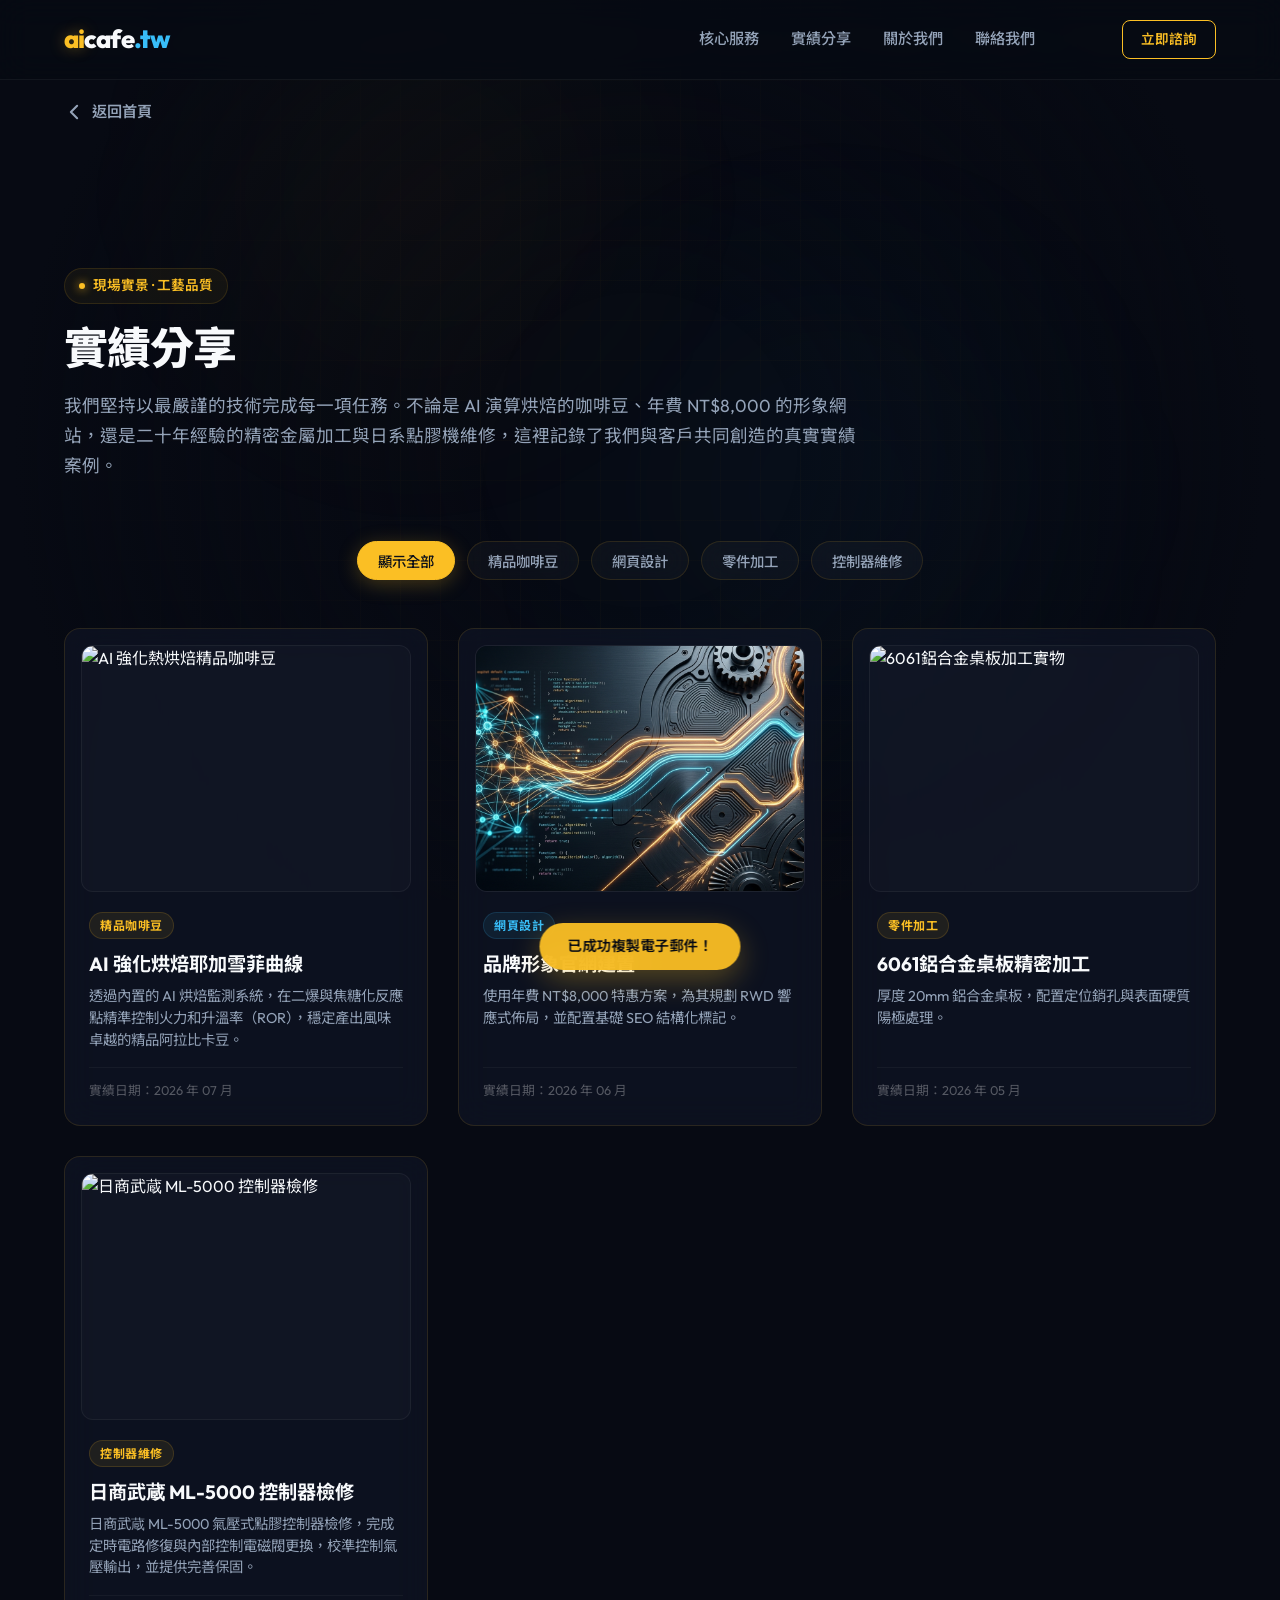
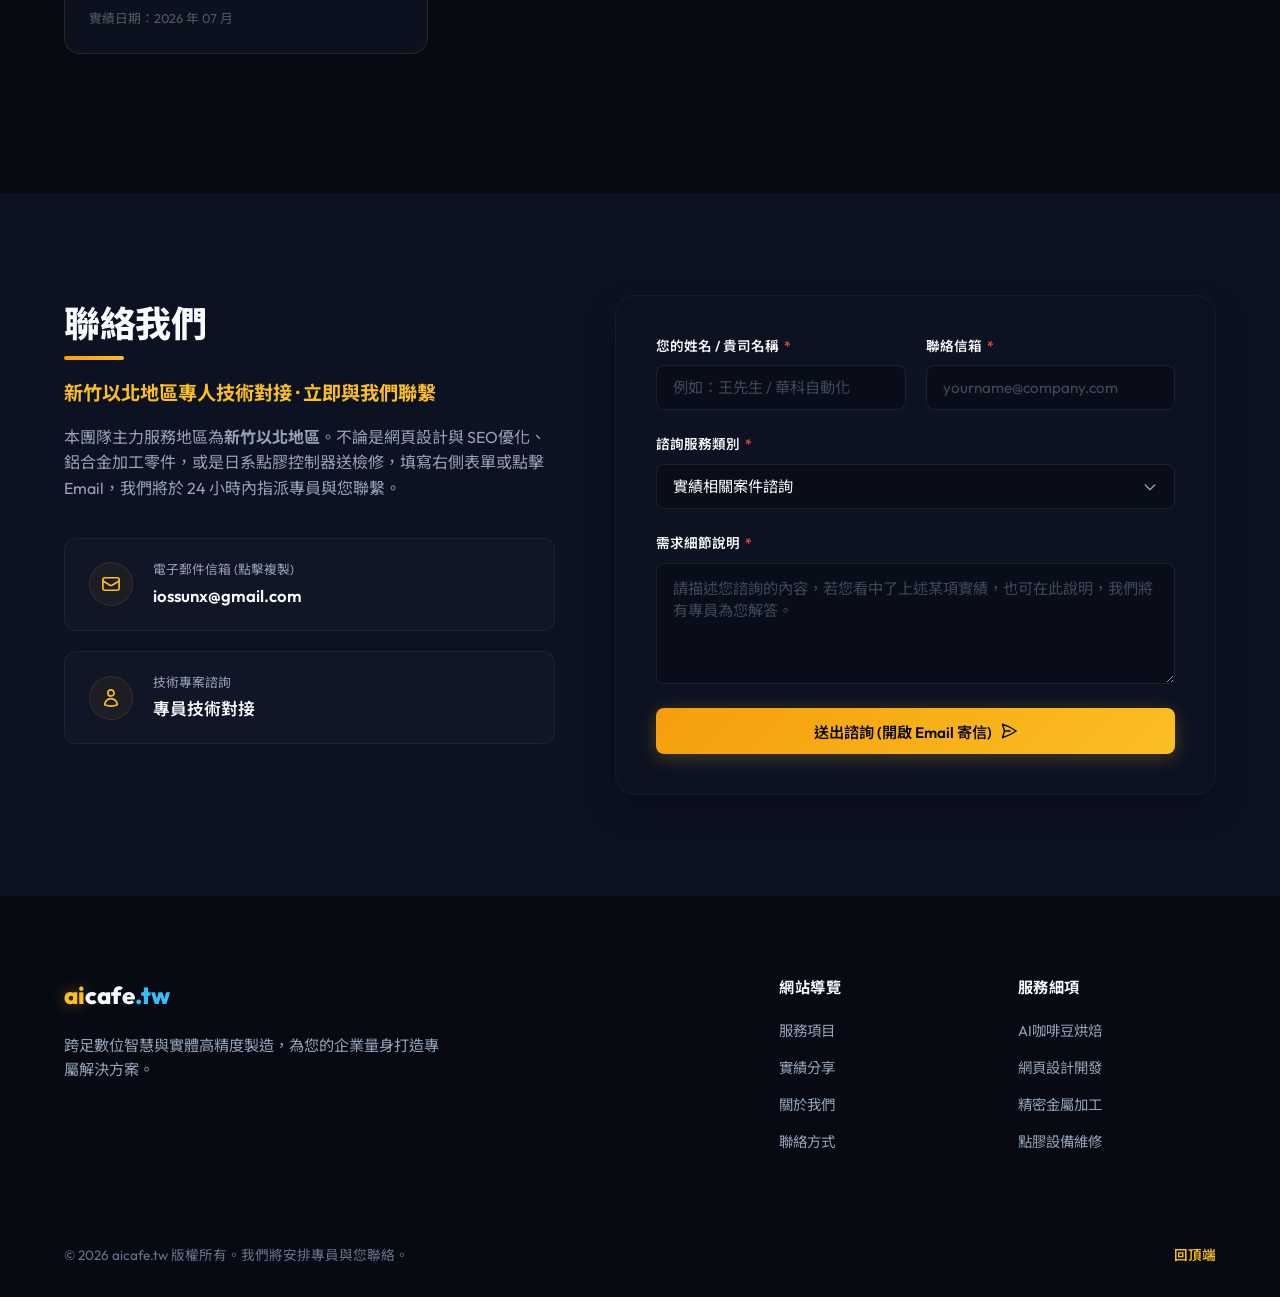
==== commit 8ed6e8e7: "Add files via upload" ====
--- a/cases.html
+++ b/cases.html
@@ -43,6 +43,7 @@
                 <a href="#" class="nav-link active">實績分享</a>
                 <a href="index.html#about" class="nav-link">關於我們</a>
                 <a href="index.html#contact" class="nav-link">聯絡我們</a>
+                <div id="google_translate_element" class="translate-wrapper"></div>
                 <a href="#contact" class="btn btn-sm btn-outline nav-cta">立即諮詢</a>
             </nav>
             
@@ -80,7 +81,7 @@
             <button class="filter-btn" data-filter="coffee">精品咖啡豆</button>
             <button class="filter-btn btn-cyan" data-filter="web">網頁設計</button>
             <button class="filter-btn" data-filter="machining">零件加工</button>
-            <button class="filter-btn" data-filter="dispenser">點膠機維修</button>
+            <button class="filter-btn" data-filter="dispenser">控制器維修</button>
         </div>
 
         <!-- Cases Grid -->
@@ -93,7 +94,7 @@
                 <div class="case-info">
                     <span class="case-tag">精品咖啡豆</span>
                     <h3 class="case-title">AI 強化烘焙耶加雪菲曲線</h3>
-                    <p class="case-desc">透過內置的 AI 烘焙監測系統，在二爆與焦糖化反應點精準控制火力和升溫率（ROR），協助北部手作烘焙坊完成大批量穩定出貨，風味飽滿回甘。</p>
+                    <p class="case-desc">透過內置的 AI 烘焙監測系統，在二爆與焦糖化反應點精準控制火力和升溫率（ROR），穩定產出風味卓越的精品阿拉比卡豆。</p>
                     <span class="case-date">實績日期：2026 年 07 月</span>
                 </div>
             </div>
@@ -105,8 +106,8 @@
                 </div>
                 <div class="case-info">
                     <span class="case-tag tag-cyan">網頁設計</span>
-                    <h3 class="case-title">自動化科技公司官網建置</h3>
-                    <p class="case-desc">使用年費 NT$8,000 超值方案，為其規劃 RWD 響應式佈局並部署於靜態主機。綁定 Schema.org 結構化 SEO 標籤，該公司主力關鍵字於三個月內擠入首頁前五。</p>
+                    <h3 class="case-title">品牌形象官網建置</h3>
+                    <p class="case-desc">使用年費 NT$8,000 特惠方案，為其規劃 RWD 響應式佈局，並配置基礎 SEO 結構化標記。</p>
                     <span class="case-date">實績日期：2026 年 06 月</span>
                 </div>
             </div>
@@ -118,8 +119,8 @@
                 </div>
                 <div class="case-info">
                     <span class="case-tag">零件加工</span>
-                    <h3 class="case-title">6061鋁合金自動化機台桌板</h3>
-                    <p class="case-desc">竹科客戶訂製之自動化檢測機台專用桌板。厚度 20mm，高平面度控制公差在 0.02mm 以內，精確配置定位孔與螺絲防松紋，並實施表面硬質陽極處理。</p>
+                    <h3 class="case-title">6061鋁合金桌板精密加工</h3>
+                    <p class="case-desc">厚度 20mm 鋁合金桌板，配置定位銷孔與表面硬質陽極處理。</p>
                     <span class="case-date">實績日期：2026 年 05 月</span>
                 </div>
             </div>
@@ -127,12 +128,12 @@
             <!-- Case 4: Dispenser -->
             <div class="case-card" data-category="dispenser">
                 <div class="case-image-wrapper">
-                    <img src="assets/cases/case_dispenser.jpg" alt="日商武蔵 ML-5000 氣閥現地維修" class="case-img">
+                    <img src="assets/cases/case_dispenser.jpg" alt="日商武蔵 ML-5000 控制器檢修" class="case-img">
                 </div>
                 <div class="case-info">
-                    <span class="case-tag">點膠機維修</span>
-                    <h3 class="case-title">日商武蔵 ML-5000 現地堵塞排除</h3>
-                    <p class="case-desc">桃園某電子封裝線遇到點膠滴漏與不規則拉絲，技術專員攜帶備件半天內抵達現場，進行膠閥超音波拆卸清洗並更換柱塞氣密耗材，修復後提供完善保固。</p>
+                    <span class="case-tag">控制器維修</span>
+                    <h3 class="case-title">日商武蔵 ML-5000 控制器檢修</h3>
+                    <p class="case-desc">日商武蔵 ML-5000 氣壓式點膠控制器檢修，完成定時電路修復與內部控制電磁閥更換，校準控制氣壓輸出，並提供完善保固。</p>
                     <span class="case-date">實績日期：2026 年 07 月</span>
                 </div>
             </div>
@@ -145,9 +146,9 @@
             <div class="contact-grid">
                 <div class="contact-info-panel">
                     <h2 class="section-title">聯絡我們</h2>
-                    <p class="contact-lead">新竹以北地區專人現地評估 · 立即與我們聯繫</p>
+                    <p class="contact-lead">新竹以北地區專人技術對接 · 立即與我們聯繫</p>
                     <p class="contact-text">
-                        本團隊主力服務地區為<strong>新竹以北地區</strong>。不論是網頁設計與 SEO優化、鋁合金加工零件，或是 Accura 9 與 Musashi 點膠機現地檢修，填寫右側表單或點擊 Email，我們將於 24 小時內指派專人與您聯繫。
+                        本團隊主力服務地區為<strong>新竹以北地區</strong>。不論是網頁設計與 SEO優化、鋁合金加工零件，或是日系點膠控制器送檢修，填寫右側表單或點擊 Email，我們將於 24 小時內指派專員與您聯繫。
                     </p>
                     
                     <div class="contact-cards">
@@ -197,7 +198,7 @@
                                 <option value="AI強化烘焙精品咖啡豆">AI強化烘焙精品咖啡豆 (100%阿拉比卡豆)</option>
                                 <option value="客製化網頁開發">客製化網頁開發 (SEO 形象官網 NT$8,000起)</option>
                                 <option value="精密金屬與零件加工">精密金屬與零件加工 (CNC零件、6061鋁桌板)</option>
-                                <option value="高精度點膠機維修">高精度點膠機維修 (IEI Accura、Musashi維修保固)</option>
+                                <option value="高精度點膠控制器維修">高精度點膠控制器維修 (IEI Accura、Musashi維修保固)</option>
                                 <option value="其他整合專案諮詢">其他整合專案諮詢</option>
                             </select>
                         </div>
--- a/style.css
+++ b/style.css
@@ -1827,3 +1827,76 @@
     }
 }
 
+/* ==========================================================================
+   15. Google Translate Custom Overrides
+   ========================================================================== */
+.translate-wrapper {
+    display: inline-flex;
+    align-items: center;
+    margin-right: 15px;
+    height: 38px;
+    vertical-align: middle;
+    z-index: 100;
+}
+
+#google_translate_element select.goog-te-combo {
+    background: rgba(20, 27, 47, 0.6) !important;
+    border: 1px solid var(--color-border) !important;
+    color: var(--color-text-primary) !important;
+    padding: 6px 28px 6px 12px !important;
+    border-radius: 8px !important;
+    font-family: inherit !important;
+    font-size: 0.85rem !important;
+    font-weight: 500 !important;
+    cursor: pointer !important;
+    outline: none !important;
+    transition: var(--transition-fast) !important;
+    appearance: none !important; /* Hide default dropdown arrow */
+    -webkit-appearance: none !important;
+    -moz-appearance: none !important;
+    background-image: url("data:image/svg+xml;utf8,<svg fill='white' height='24' viewBox='0 0 24 24' width='24' xmlns='http://www.w3.org/2000/svg'><path d='M7 10l5 5 5-5z'/><path d='M0 0h24v24H0z' fill='none'/></svg>") !important;
+    background-repeat: no-repeat !important;
+    background-position: right 8px center !important;
+    background-size: 18px !important;
+}
+
+#google_translate_element select.goog-te-combo:hover {
+    border-color: var(--color-primary) !important;
+    background-color: rgba(251, 191, 36, 0.08) !important;
+}
+
+/* Hide Google Translate top banner frame */
+.goog-te-banner-frame.skiptranslate,
+.goog-te-banner-frame,
+#goog-gt-tt {
+    display: none !important;
+}
+
+body {
+    top: 0px !important;
+}
+
+/* Hide "Powered by Google" text label */
+.goog-te-gadget {
+    color: transparent !important;
+    font-size: 0px !important;
+}
+
+.goog-te-gadget .goog-te-combo {
+    margin: 0 !important;
+}
+
+/* Align properly in mobile nav */
+@media (max-width: 992px) {
+    .translate-wrapper {
+        margin: 15px 0;
+        width: 100%;
+        justify-content: center;
+    }
+    #google_translate_element select.goog-te-combo {
+        width: 80% !important;
+        text-align: center !important;
+        background-position: right 20% center !important;
+    }
+}
+
